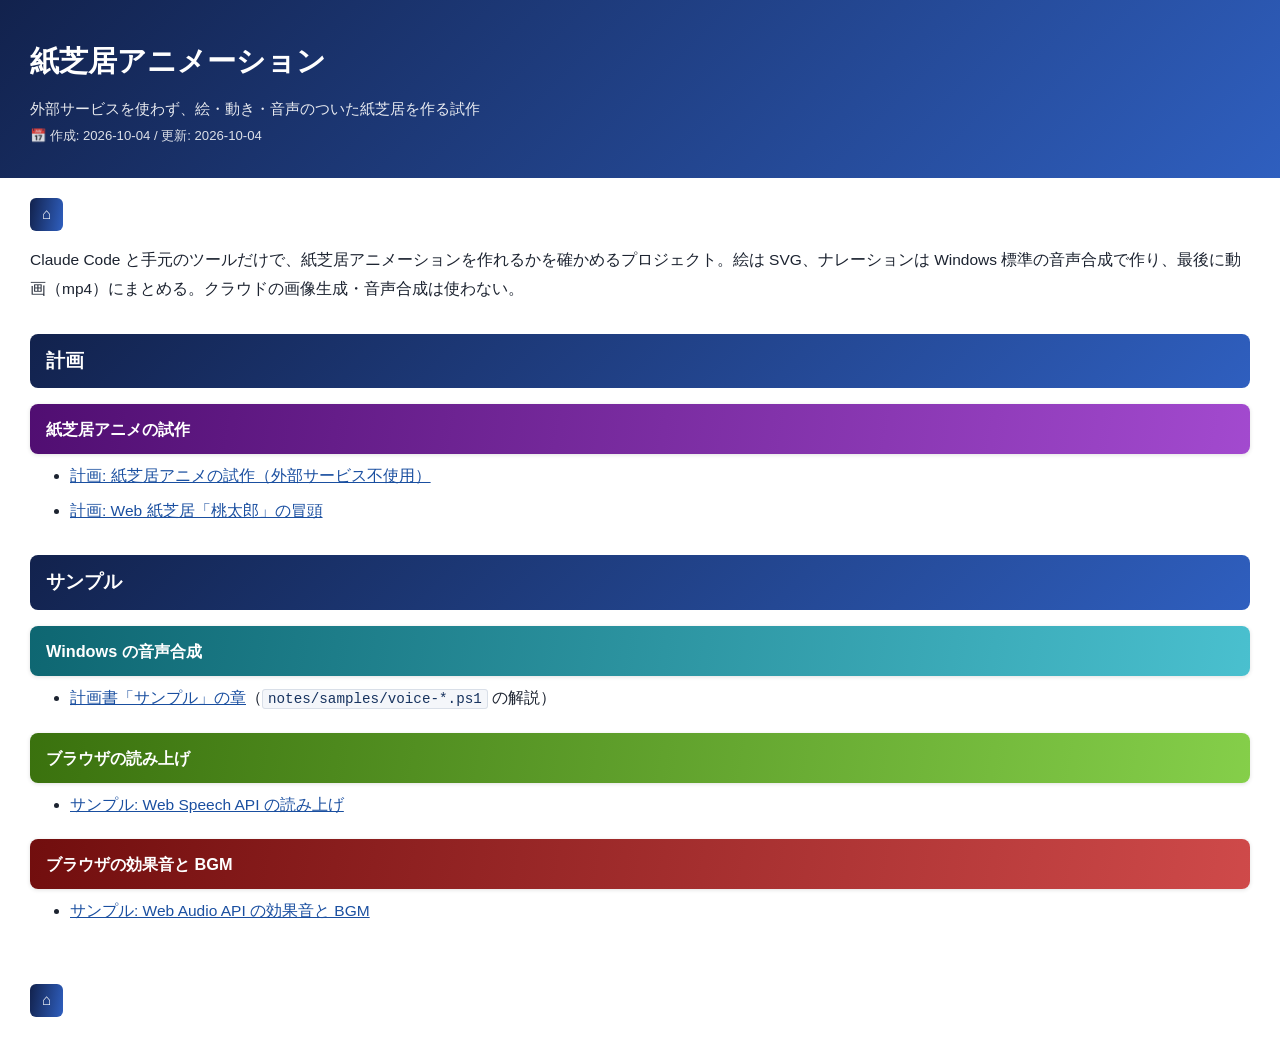
==== README.html @ 4ae29b3a "README と紙芝居の計画書を追加" ====
﻿<!DOCTYPE html>
<html lang="ja">
<head>
<meta charset="UTF-8">
<title>紙芝居アニメーション</title>
<style>
:root {
	--navy1: #12224d;
	--navy2: #2f5fbf;
	--ink: #1c2330;
	--ink-soft: #4a5568;
	--line: #d9dfe8;
	--code-bg: #f4f6fa;
	--link: #1a4fa0;
	--accent: #12224d;
	--accent2: #2f5fbf;
	--soft: #f2f5fb;
}
* { box-sizing: border-box; }
body {
	margin: 0;
	background: #fff;
	color: var(--ink, #1c2330);
	font-family: "Segoe UI", "Hiragino Kaku Gothic ProN", Meiryo, sans-serif;
	font-size: 15.5px;
	line-height: 1.85;
}
.titlebar {
	background: linear-gradient(135deg, var(--navy1, #12224d), var(--navy2, #2f5fbf));
	color: #fff;
	padding: 34px 30px 30px;
}
.titlebar .inner { max-width: 1600px; margin: 0 auto; }
.titlebar h1 { margin: 0 0 8px; font-size: 1.9em; color: #fff; }
.titlebar .lead { font-size: 0.95em; opacity: 0.9; }
.titlebar .date { font-size: 0.85em; opacity: 0.85; }
.wrap { max-width: 1600px; margin: 0 auto; padding: 0 30px; }
a { color: var(--link, #1a4fa0); background: transparent; }
a.back {
	display: inline-block;
	margin: 20px 0 0;
	padding: 2px 12px;
	border-radius: 6px;
	background: linear-gradient(100deg, var(--navy1, #12224d), var(--navy2, #2f5fbf));
	color: #fff;
	text-decoration: none;
	font-weight: 700;
}
code {
	background: var(--code-bg, #f4f6fa);
	border: 1px solid var(--line, #d9dfe8);
	color: #17335f;
	padding: 1px 5px;
	border-radius: 3px;
	font-size: 0.92em;
}
.minibar {
	background: linear-gradient(135deg, var(--navy1, #12224d), var(--navy2, #2f5fbf));
	color: #fff;
	border-radius: 8px;
	padding: 10px 16px;
	margin: 30px 0 16px;
}
.minibar h2 { margin: 0; font-size: 1.2em; color: #fff; }
.it01 { --accent: hsl(280, 78%, 25%); --accent2: hsl(280, 58%, 55%); }
.it02 { --accent: hsl(186.7, 78%, 25%); --accent2: hsl(186.7, 58%, 55%); }
.it03 { --accent: hsl(93.3, 78%, 25%); --accent2: hsl(93.3, 58%, 55%); }
.it04 { --accent: hsl(0, 78%, 25%); --accent2: hsl(0, 58%, 55%); }
h1.item {
	background: linear-gradient(100deg, var(--accent, #12224d), var(--accent2, #2f5fbf));
	color: #fff;
	padding: 10px 16px;
	border-radius: 8px;
	margin: 16px 0 8px;
	box-shadow: 0 1px 4px rgba(0,0,0,0.12);
	font-size: 1.05em;
}
ul.doclist { margin: 0 0 20px; }
ul.doclist li { margin: 6px 0; }
footer {
	max-width: 1600px;
	margin: 0 auto;
	padding: 18px 30px 30px;
	color: var(--ink-soft, #4a5568);
	background: #fff;
}
</style>
</head>
<body>
<div class="titlebar">
	<div class="inner">
		<h1>紙芝居アニメーション</h1>
		<div class="lead">外部サービスを使わず、絵・動き・音声のついた紙芝居を作る試作</div>
		<div class="date">📅 作成: 2026-10-04 / 更新: 2026-10-04</div>
	</div>
</div>
<div class="wrap">
	<a class="back" href="../">⌂</a>

	<p>Claude Code と手元のツールだけで、紙芝居アニメーションを作れるかを確かめるプロジェクト。絵は SVG、ナレーションは Windows 標準の音声合成で作り、最後に動画（mp4）にまとめる。クラウドの画像生成・音声合成は使わない。</p>

	<div class="minibar"><h2>計画</h2></div>
	<h1 class="item it01">紙芝居アニメの試作</h1>
	<ul class="doclist">
		<li><a href="notes/10_plan/p261004-01-kamishibai-animation.html">計画: 紙芝居アニメの試作（外部サービス不使用）</a></li>
		<li><a href="notes/10_plan/p261004-02-momotaro-web.html">計画: Web 紙芝居「桃太郎」の冒頭</a></li>
	</ul>

	<div class="minibar"><h2>サンプル</h2></div>
	<h1 class="item it02">Windows の音声合成</h1>
	<ul class="doclist">
		<li><a href="notes/10_plan/p261004-01-kamishibai-animation.html#ch05">計画書「サンプル」の章</a>（<code>notes/samples/voice-*.ps1</code> の解説）</li>
	</ul>
	<h1 class="item it03">ブラウザの読み上げ</h1>
	<ul class="doclist">
		<li><a href="notes/samples/speech-webspeech.html">サンプル: Web Speech API の読み上げ</a></li>
	</ul>
	<h1 class="item it04">ブラウザの効果音と BGM</h1>
	<ul class="doclist">
		<li><a href="notes/samples/sound-webaudio.html">サンプル: Web Audio API の効果音と BGM</a></li>
	</ul>
</div>
<footer>
	<a class="back" href="../">⌂</a>
</footer>
</body>
</html>
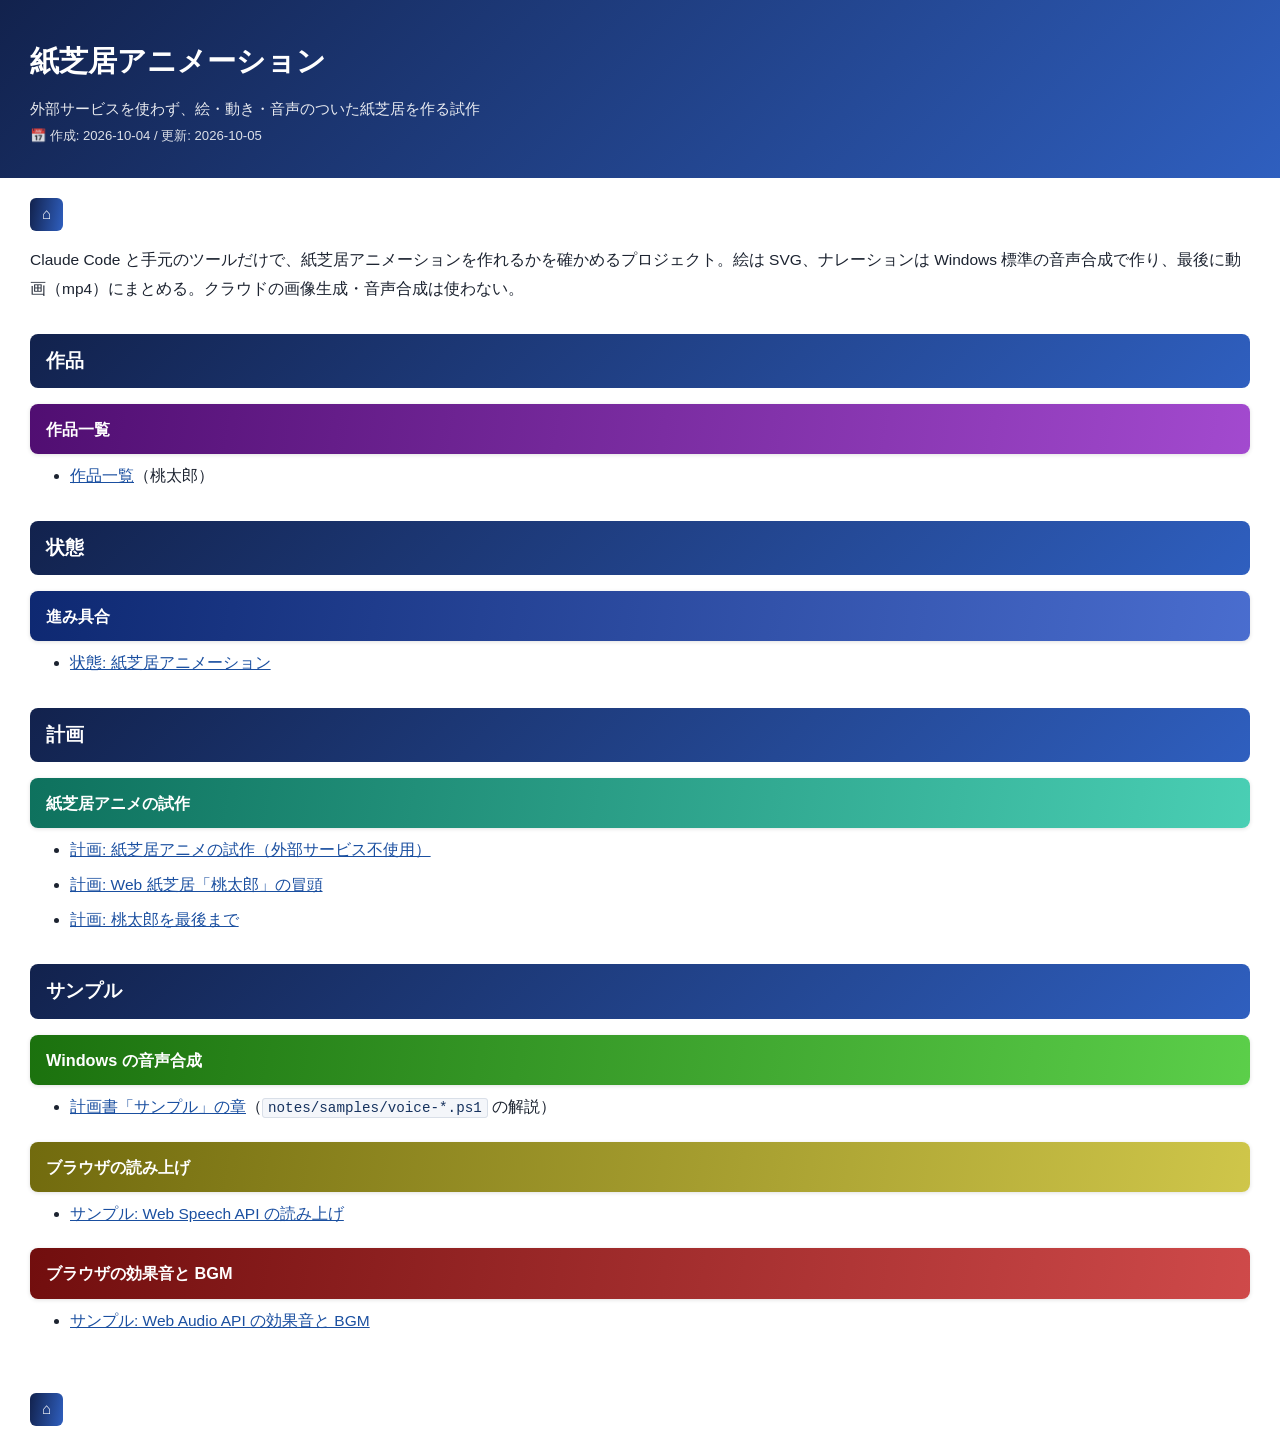
==== commit 129ab5fc: "桃太郎の計画書・状態・README を更新" ====
--- a/README.html
+++ b/README.html
@@ -63,9 +63,11 @@
 }
 .minibar h2 { margin: 0; font-size: 1.2em; color: #fff; }
 .it01 { --accent: hsl(280, 78%, 25%); --accent2: hsl(280, 58%, 55%); }
-.it02 { --accent: hsl(186.7, 78%, 25%); --accent2: hsl(186.7, 58%, 55%); }
-.it03 { --accent: hsl(93.3, 78%, 25%); --accent2: hsl(93.3, 58%, 55%); }
-.it04 { --accent: hsl(0, 78%, 25%); --accent2: hsl(0, 58%, 55%); }
+.it02 { --accent: hsl(224, 78%, 25%); --accent2: hsl(224, 58%, 55%); }
+.it03 { --accent: hsl(168, 78%, 25%); --accent2: hsl(168, 58%, 55%); }
+.it04 { --accent: hsl(112, 78%, 25%); --accent2: hsl(112, 58%, 55%); }
+.it05 { --accent: hsl(56, 78%, 25%); --accent2: hsl(56, 58%, 55%); }
+.it06 { --accent: hsl(0, 78%, 25%); --accent2: hsl(0, 58%, 55%); }
 h1.item {
 	background: linear-gradient(100deg, var(--accent, #12224d), var(--accent2, #2f5fbf));
 	color: #fff;
@@ -91,7 +93,7 @@
 	<div class="inner">
 		<h1>紙芝居アニメーション</h1>
 		<div class="lead">外部サービスを使わず、絵・動き・音声のついた紙芝居を作る試作</div>
-		<div class="date">📅 作成: 2026-10-04 / 更新: 2026-10-04</div>
+		<div class="date">📅 作成: 2026-10-04 / 更新: 2026-10-05</div>
 	</div>
 </div>
 <div class="wrap">
@@ -99,23 +101,36 @@
 
 	<p>Claude Code と手元のツールだけで、紙芝居アニメーションを作れるかを確かめるプロジェクト。絵は SVG、ナレーションは Windows 標準の音声合成で作り、最後に動画（mp4）にまとめる。クラウドの画像生成・音声合成は使わない。</p>
 
+	<div class="minibar"><h2>作品</h2></div>
+	<h1 class="item it01">作品一覧</h1>
+	<ul class="doclist">
+		<li><a href="src/index.html">作品一覧</a>（桃太郎）</li>
+	</ul>
+
+	<div class="minibar"><h2>状態</h2></div>
+	<h1 class="item it02">進み具合</h1>
+	<ul class="doclist">
+		<li><a href="notes/30_status/status.html">状態: 紙芝居アニメーション</a></li>
+	</ul>
+
 	<div class="minibar"><h2>計画</h2></div>
-	<h1 class="item it01">紙芝居アニメの試作</h1>
+	<h1 class="item it03">紙芝居アニメの試作</h1>
 	<ul class="doclist">
 		<li><a href="notes/10_plan/p261004-01-kamishibai-animation.html">計画: 紙芝居アニメの試作（外部サービス不使用）</a></li>
 		<li><a href="notes/10_plan/p261004-02-momotaro-web.html">計画: Web 紙芝居「桃太郎」の冒頭</a></li>
+		<li><a href="notes/10_plan/p261004-03-momotaro-full.html">計画: 桃太郎を最後まで</a></li>
 	</ul>
 
 	<div class="minibar"><h2>サンプル</h2></div>
-	<h1 class="item it02">Windows の音声合成</h1>
+	<h1 class="item it04">Windows の音声合成</h1>
 	<ul class="doclist">
 		<li><a href="notes/10_plan/p261004-01-kamishibai-animation.html#ch05">計画書「サンプル」の章</a>（<code>notes/samples/voice-*.ps1</code> の解説）</li>
 	</ul>
-	<h1 class="item it03">ブラウザの読み上げ</h1>
+	<h1 class="item it05">ブラウザの読み上げ</h1>
 	<ul class="doclist">
 		<li><a href="notes/samples/speech-webspeech.html">サンプル: Web Speech API の読み上げ</a></li>
 	</ul>
-	<h1 class="item it04">ブラウザの効果音と BGM</h1>
+	<h1 class="item it06">ブラウザの効果音と BGM</h1>
 	<ul class="doclist">
 		<li><a href="notes/samples/sound-webaudio.html">サンプル: Web Audio API の効果音と BGM</a></li>
 	</ul>
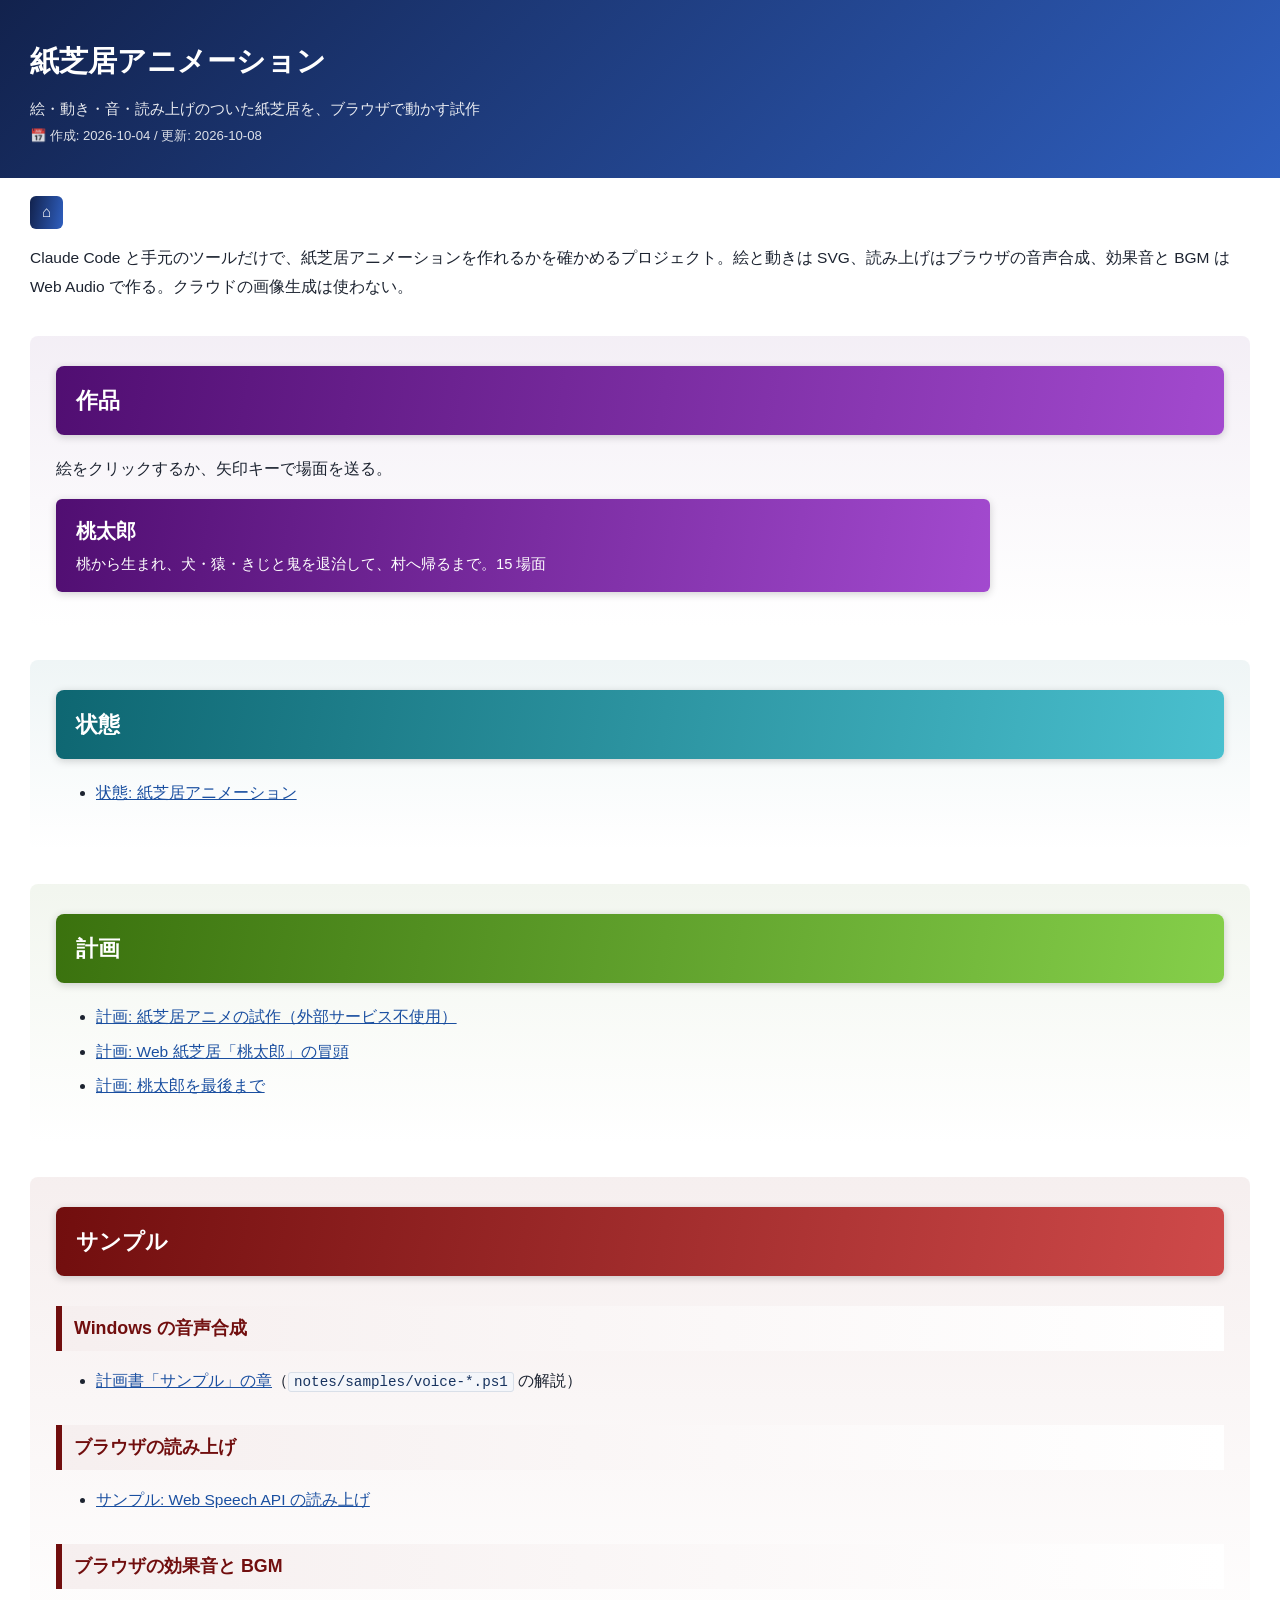
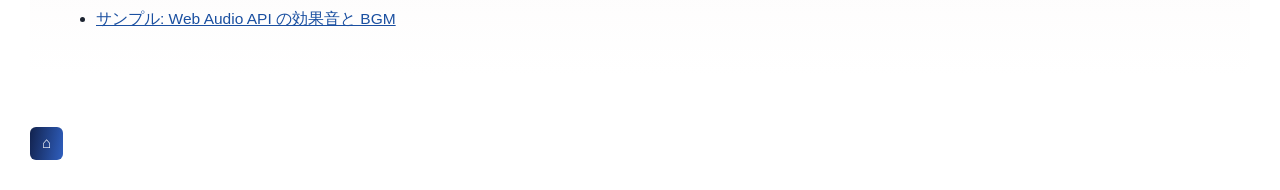
==== commit 4f3a557e: "README を章立てに直し、作品へのバッジを置く。作品一覧のページを削除 - README: 4 章（作品・状態・計画・サンプル）の section にし、虹色を割り当てる - README: 作品" ====
--- a/README.html
+++ b/README.html
@@ -2,6 +2,7 @@
 <html lang="ja">
 <head>
 <meta charset="UTF-8">
+<meta name="viewport" content="width=device-width, initial-scale=1">
 <title>紙芝居アニメーション</title>
 <style>
 :root {
@@ -16,6 +17,10 @@
 	--accent2: #2f5fbf;
 	--soft: #f2f5fb;
 }
+.ch01 { --accent: hsl(280, 78%, 25%); --accent2: hsl(280, 58%, 55%); --soft: hsl(280, 28%, 95%); }
+.ch02 { --accent: hsl(186.7, 78%, 25%); --accent2: hsl(186.7, 58%, 55%); --soft: hsl(186.7, 28%, 95%); }
+.ch03 { --accent: hsl(93.3, 78%, 25%); --accent2: hsl(93.3, 58%, 55%); --soft: hsl(93.3, 28%, 95%); }
+.ch04 { --accent: hsl(0, 78%, 25%); --accent2: hsl(0, 58%, 55%); --soft: hsl(0, 28%, 95%); }
 * { box-sizing: border-box; }
 body {
 	margin: 0;
@@ -38,7 +43,6 @@
 a { color: var(--link, #1a4fa0); background: transparent; }
 a.back {
 	display: inline-block;
-	margin: 20px 0 0;
 	padding: 2px 12px;
 	border-radius: 6px;
 	background: linear-gradient(100deg, var(--navy1, #12224d), var(--navy2, #2f5fbf));
@@ -46,6 +50,7 @@
 	text-decoration: none;
 	font-weight: 700;
 }
+.wrap > a.back { margin-top: 18px; }
 code {
 	background: var(--code-bg, #f4f6fa);
 	border: 1px solid var(--line, #d9dfe8);
@@ -54,31 +59,56 @@
 	border-radius: 3px;
 	font-size: 0.92em;
 }
-.minibar {
-	background: linear-gradient(135deg, var(--navy1, #12224d), var(--navy2, #2f5fbf));
-	color: #fff;
+section {
+	padding: 4px 26px 26px;
+	margin: 34px 0;
 	border-radius: 8px;
-	padding: 10px 16px;
-	margin: 30px 0 16px;
+	background: linear-gradient(180deg, var(--soft, #f2f5fb), #fff);
+	color: var(--ink, #1c2330);
 }
-.minibar h2 { margin: 0; font-size: 1.2em; color: #fff; }
-.it01 { --accent: hsl(280, 78%, 25%); --accent2: hsl(280, 58%, 55%); }
-.it02 { --accent: hsl(224, 78%, 25%); --accent2: hsl(224, 58%, 55%); }
-.it03 { --accent: hsl(168, 78%, 25%); --accent2: hsl(168, 58%, 55%); }
-.it04 { --accent: hsl(112, 78%, 25%); --accent2: hsl(112, 58%, 55%); }
-.it05 { --accent: hsl(56, 78%, 25%); --accent2: hsl(56, 58%, 55%); }
-.it06 { --accent: hsl(0, 78%, 25%); --accent2: hsl(0, 58%, 55%); }
-h1.item {
+section h1 {
+	padding: 14px 20px;
+	margin: 26px 0 20px;
+	border-radius: 8px;
 	background: linear-gradient(100deg, var(--accent, #12224d), var(--accent2, #2f5fbf));
 	color: #fff;
-	padding: 10px 16px;
-	border-radius: 8px;
-	margin: 16px 0 8px;
-	box-shadow: 0 1px 4px rgba(0,0,0,0.12);
-	font-size: 1.05em;
+	box-shadow: 0 2px 8px rgba(0,0,0,0.18);
+	font-size: 1.45em;
 }
-ul.doclist { margin: 0 0 20px; }
-ul.doclist li { margin: 6px 0; }
+section h2 {
+	padding: 6px 12px;
+	margin: 30px 0 12px;
+	border-left: 6px solid var(--accent, #12224d);
+	background: linear-gradient(90deg, var(--soft, #f2f5fb), #fff);
+	color: var(--accent, #12224d);
+	font-size: 1.15em;
+}
+section ul li { margin: 6px 0; }
+a.work {
+	display: block;
+	width: 80%;
+	max-width: 100%;
+	margin: 8px 0;
+	padding: 14px 20px;
+	border-radius: 6px;
+	background: linear-gradient(100deg, var(--accent, #12224d), var(--accent2, #2f5fbf));
+	color: #fff;
+	text-decoration: none;
+	box-shadow: 0 2px 8px rgba(0,0,0,0.18);
+}
+a.work .work-title {
+	display: block;
+	font-size: 1.3em;
+	font-weight: 700;
+	background: transparent;
+	color: #fff;
+}
+a.work .work-desc {
+	display: block;
+	font-size: 0.95em;
+	background: transparent;
+	color: #fff;
+}
 footer {
 	max-width: 1600px;
 	margin: 0 auto;
@@ -92,48 +122,55 @@
 <div class="titlebar">
 	<div class="inner">
 		<h1>紙芝居アニメーション</h1>
-		<div class="lead">外部サービスを使わず、絵・動き・音声のついた紙芝居を作る試作</div>
-		<div class="date">📅 作成: 2026-10-04 / 更新: 2026-10-05</div>
+		<div class="lead">絵・動き・音・読み上げのついた紙芝居を、ブラウザで動かす試作</div>
+		<div class="date">📅 作成: 2026-10-04 / 更新: 2026-10-08</div>
 	</div>
 </div>
 <div class="wrap">
 	<a class="back" href="../">⌂</a>
 
-	<p>Claude Code と手元のツールだけで、紙芝居アニメーションを作れるかを確かめるプロジェクト。絵は SVG、ナレーションは Windows 標準の音声合成で作り、最後に動画（mp4）にまとめる。クラウドの画像生成・音声合成は使わない。</p>
+	<p>Claude Code と手元のツールだけで、紙芝居アニメーションを作れるかを確かめるプロジェクト。絵と動きは SVG、読み上げはブラウザの音声合成、効果音と BGM は Web Audio で作る。クラウドの画像生成は使わない。</p>
 
-	<div class="minibar"><h2>作品</h2></div>
-	<h1 class="item it01">作品一覧</h1>
-	<ul class="doclist">
-		<li><a href="src/index.html">作品一覧</a>（桃太郎）</li>
-	</ul>
+	<section class="ch01" id="ch01">
+		<h1>作品</h1>
+		<p>絵をクリックするか、矢印キーで場面を送る。</p>
+		<a class="work" href="src/works/01-momotaro/index.html">
+			<span class="work-title">桃太郎</span>
+			<span class="work-desc">桃から生まれ、犬・猿・きじと鬼を退治して、村へ帰るまで。15 場面</span>
+		</a>
+	</section>
 
-	<div class="minibar"><h2>状態</h2></div>
-	<h1 class="item it02">進み具合</h1>
-	<ul class="doclist">
-		<li><a href="notes/30_status/status.html">状態: 紙芝居アニメーション</a></li>
-	</ul>
+	<section class="ch02" id="ch02">
+		<h1>状態</h1>
+		<ul>
+			<li><a href="notes/30_status/status.html">状態: 紙芝居アニメーション</a></li>
+		</ul>
+	</section>
 
-	<div class="minibar"><h2>計画</h2></div>
-	<h1 class="item it03">紙芝居アニメの試作</h1>
-	<ul class="doclist">
-		<li><a href="notes/10_plan/p261004-01-kamishibai-animation.html">計画: 紙芝居アニメの試作（外部サービス不使用）</a></li>
-		<li><a href="notes/10_plan/p261004-02-momotaro-web.html">計画: Web 紙芝居「桃太郎」の冒頭</a></li>
-		<li><a href="notes/10_plan/p261004-03-momotaro-full.html">計画: 桃太郎を最後まで</a></li>
-	</ul>
+	<section class="ch03" id="ch03">
+		<h1>計画</h1>
+		<ul>
+			<li><a href="notes/10_plan/p261004-01-kamishibai-animation.html">計画: 紙芝居アニメの試作（外部サービス不使用）</a></li>
+			<li><a href="notes/10_plan/p261004-02-momotaro-web.html">計画: Web 紙芝居「桃太郎」の冒頭</a></li>
+			<li><a href="notes/10_plan/p261004-03-momotaro-full.html">計画: 桃太郎を最後まで</a></li>
+		</ul>
+	</section>
 
-	<div class="minibar"><h2>サンプル</h2></div>
-	<h1 class="item it04">Windows の音声合成</h1>
-	<ul class="doclist">
-		<li><a href="notes/10_plan/p261004-01-kamishibai-animation.html#ch05">計画書「サンプル」の章</a>（<code>notes/samples/voice-*.ps1</code> の解説）</li>
-	</ul>
-	<h1 class="item it05">ブラウザの読み上げ</h1>
-	<ul class="doclist">
-		<li><a href="notes/samples/speech-webspeech.html">サンプル: Web Speech API の読み上げ</a></li>
-	</ul>
-	<h1 class="item it06">ブラウザの効果音と BGM</h1>
-	<ul class="doclist">
-		<li><a href="notes/samples/sound-webaudio.html">サンプル: Web Audio API の効果音と BGM</a></li>
-	</ul>
+	<section class="ch04" id="ch04">
+		<h1>サンプル</h1>
+		<h2>Windows の音声合成</h2>
+		<ul>
+			<li><a href="notes/10_plan/p261004-01-kamishibai-animation.html#ch05">計画書「サンプル」の章</a>（<code>notes/samples/voice-*.ps1</code> の解説）</li>
+		</ul>
+		<h2>ブラウザの読み上げ</h2>
+		<ul>
+			<li><a href="notes/samples/speech-webspeech.html">サンプル: Web Speech API の読み上げ</a></li>
+		</ul>
+		<h2>ブラウザの効果音と BGM</h2>
+		<ul>
+			<li><a href="notes/samples/sound-webaudio.html">サンプル: Web Audio API の効果音と BGM</a></li>
+		</ul>
+	</section>
 </div>
 <footer>
 	<a class="back" href="../">⌂</a>
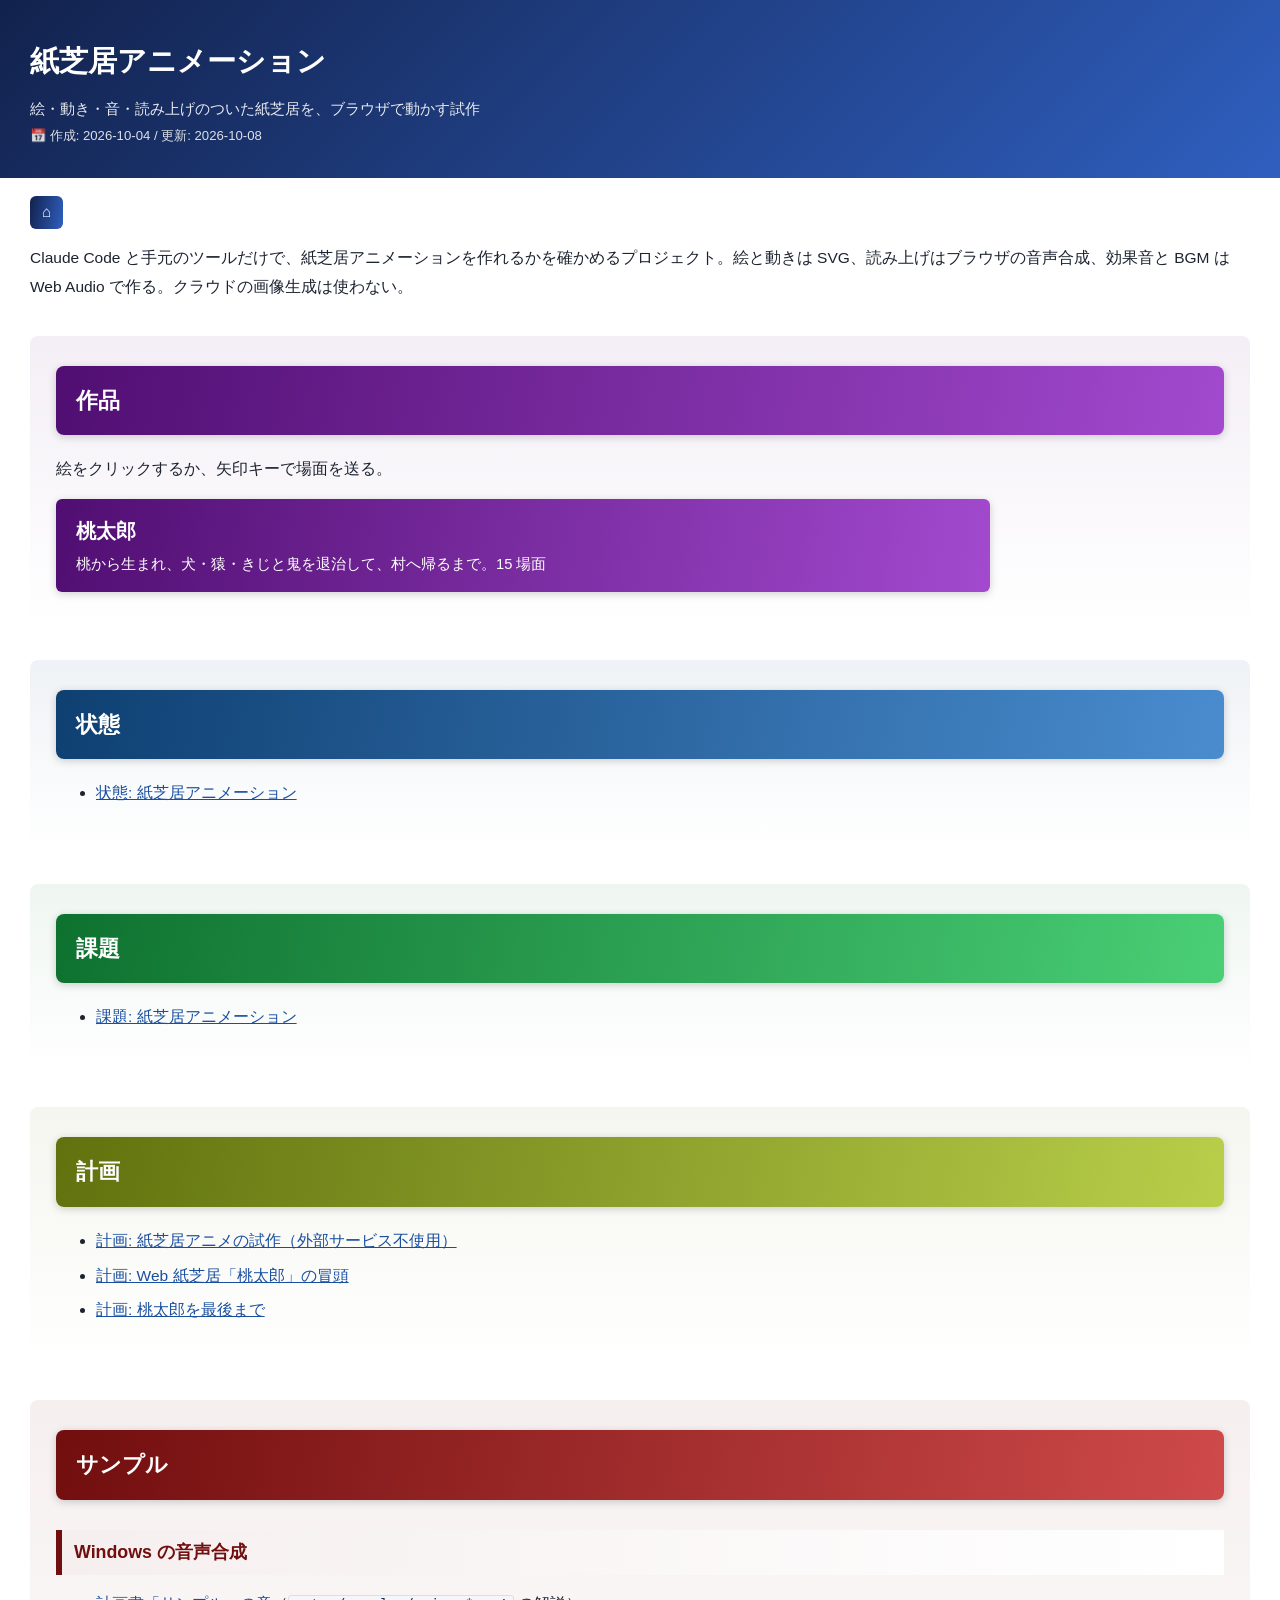
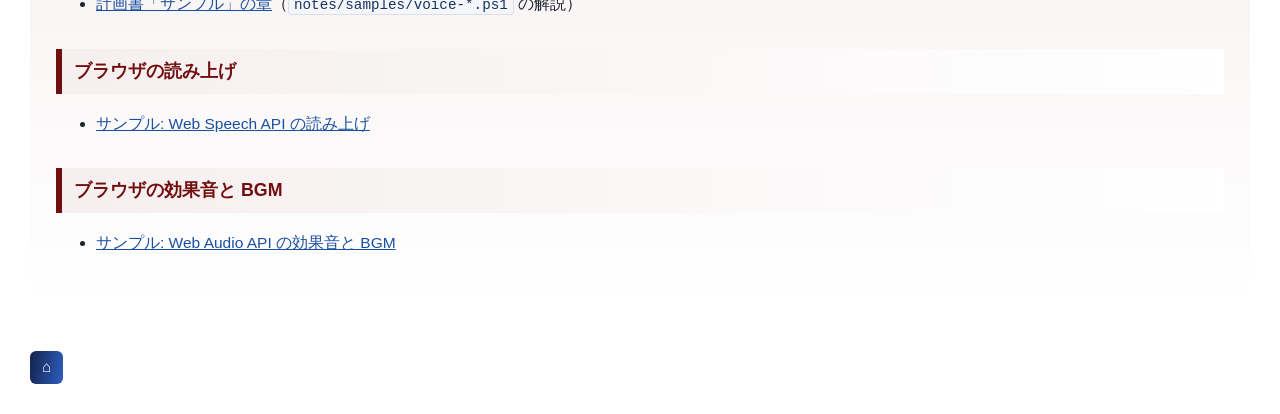
==== commit a5bbb9b7: "一時停止のボタンを付ける（i261008-01） - ⏸ / ▶ とスペースキーで、読み上げ・送り・絵の動き・効果音・BGM を止める - 再開すると止めた文を頭から読み直す。止めたまま場面を替えても" ====
--- a/README.html
+++ b/README.html
@@ -18,9 +18,10 @@
 	--soft: #f2f5fb;
 }
 .ch01 { --accent: hsl(280, 78%, 25%); --accent2: hsl(280, 58%, 55%); --soft: hsl(280, 28%, 95%); }
-.ch02 { --accent: hsl(186.7, 78%, 25%); --accent2: hsl(186.7, 58%, 55%); --soft: hsl(186.7, 28%, 95%); }
-.ch03 { --accent: hsl(93.3, 78%, 25%); --accent2: hsl(93.3, 58%, 55%); --soft: hsl(93.3, 28%, 95%); }
-.ch04 { --accent: hsl(0, 78%, 25%); --accent2: hsl(0, 58%, 55%); --soft: hsl(0, 28%, 95%); }
+.ch02 { --accent: hsl(210, 78%, 25%); --accent2: hsl(210, 58%, 55%); --soft: hsl(210, 28%, 95%); }
+.ch03 { --accent: hsl(140, 78%, 25%); --accent2: hsl(140, 58%, 55%); --soft: hsl(140, 28%, 95%); }
+.ch04 { --accent: hsl(70, 78%, 25%); --accent2: hsl(70, 58%, 55%); --soft: hsl(70, 28%, 95%); }
+.ch05 { --accent: hsl(0, 78%, 25%); --accent2: hsl(0, 58%, 55%); --soft: hsl(0, 28%, 95%); }
 * { box-sizing: border-box; }
 body {
 	margin: 0;
@@ -148,6 +149,13 @@
 	</section>
 
 	<section class="ch03" id="ch03">
+		<h1>課題</h1>
+		<ul>
+			<li><a href="notes/40_issues/issues.html">課題: 紙芝居アニメーション</a></li>
+		</ul>
+	</section>
+
+	<section class="ch04" id="ch04">
 		<h1>計画</h1>
 		<ul>
 			<li><a href="notes/10_plan/p261004-01-kamishibai-animation.html">計画: 紙芝居アニメの試作（外部サービス不使用）</a></li>
@@ -156,7 +164,7 @@
 		</ul>
 	</section>
 
-	<section class="ch04" id="ch04">
+	<section class="ch05" id="ch05">
 		<h1>サンプル</h1>
 		<h2>Windows の音声合成</h2>
 		<ul>
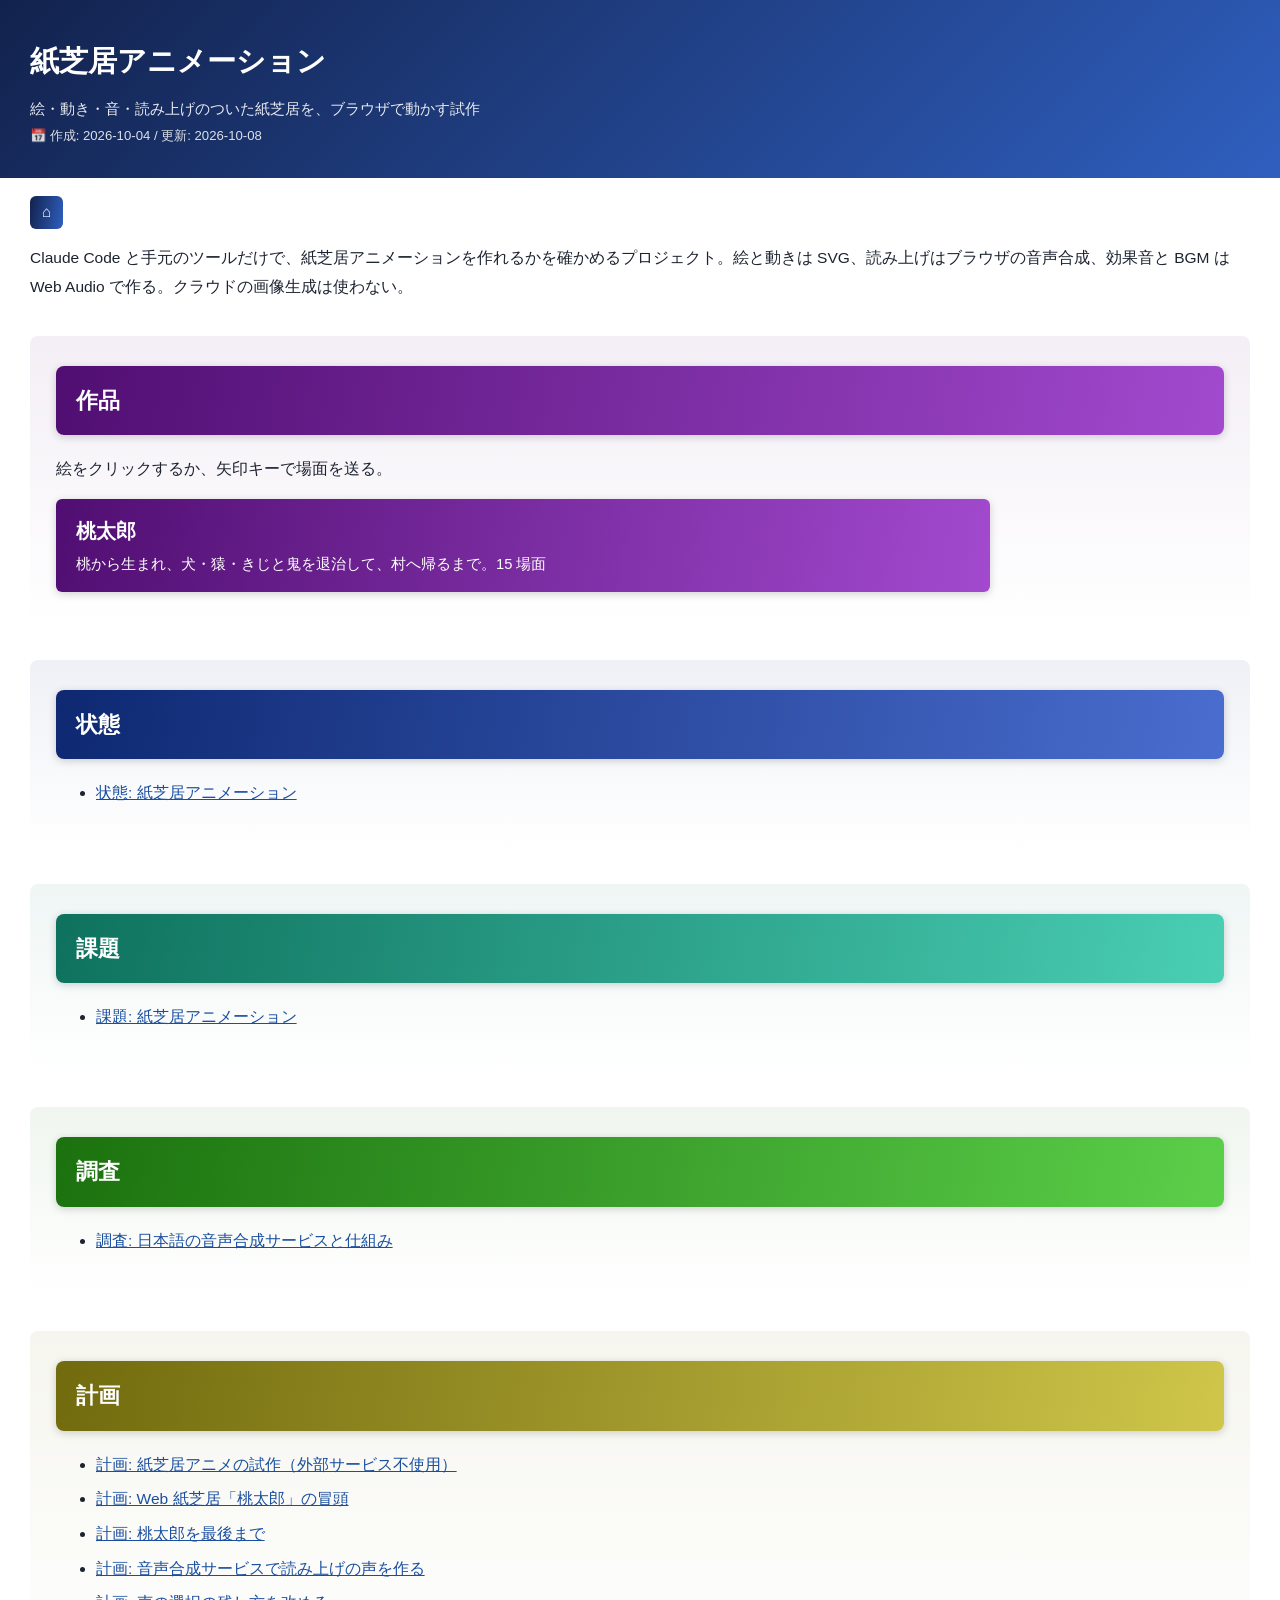
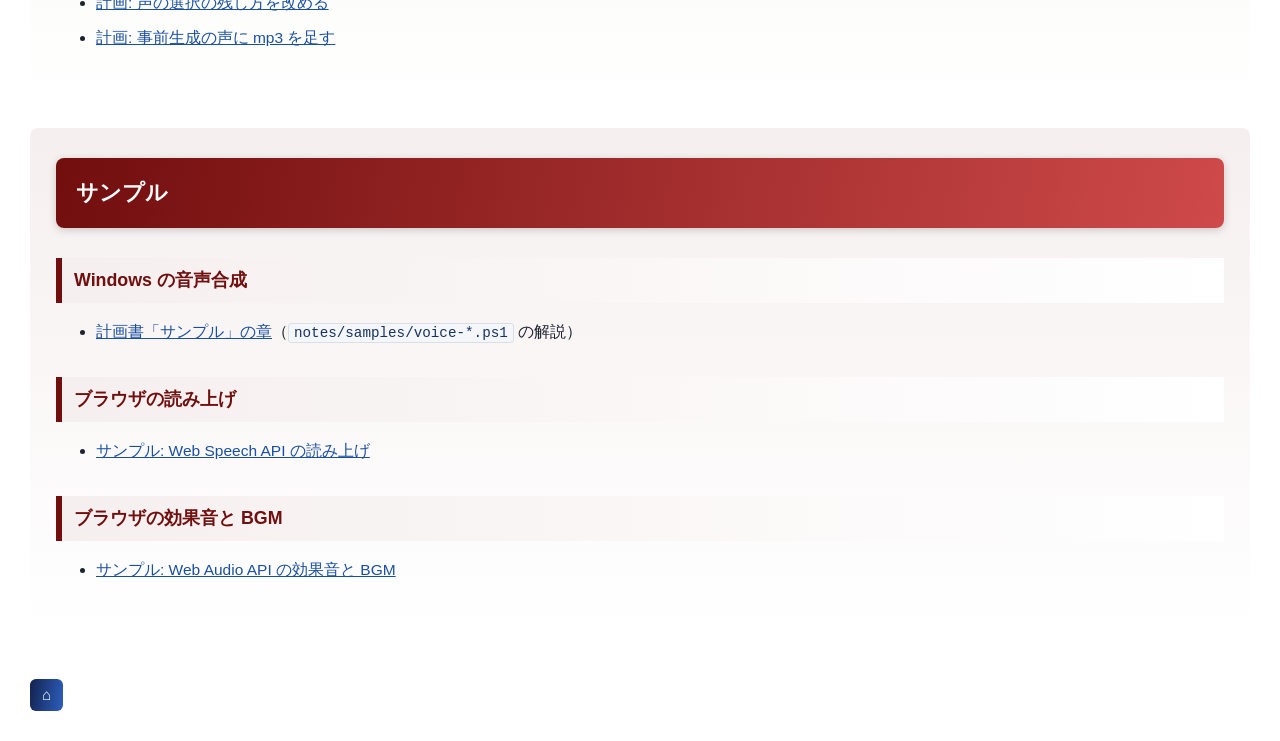
==== commit 4b0c62cb: "音声合成の調査と計画、声の残し方と mp3 の計画を足す Co-Authored-By: Claude Opus 5.5 <noreply@anthropic.com>" ====
--- a/README.html
+++ b/README.html
@@ -18,10 +18,11 @@
 	--soft: #f2f5fb;
 }
 .ch01 { --accent: hsl(280, 78%, 25%); --accent2: hsl(280, 58%, 55%); --soft: hsl(280, 28%, 95%); }
-.ch02 { --accent: hsl(210, 78%, 25%); --accent2: hsl(210, 58%, 55%); --soft: hsl(210, 28%, 95%); }
-.ch03 { --accent: hsl(140, 78%, 25%); --accent2: hsl(140, 58%, 55%); --soft: hsl(140, 28%, 95%); }
-.ch04 { --accent: hsl(70, 78%, 25%); --accent2: hsl(70, 58%, 55%); --soft: hsl(70, 28%, 95%); }
-.ch05 { --accent: hsl(0, 78%, 25%); --accent2: hsl(0, 58%, 55%); --soft: hsl(0, 28%, 95%); }
+.ch02 { --accent: hsl(224, 78%, 25%); --accent2: hsl(224, 58%, 55%); --soft: hsl(224, 28%, 95%); }
+.ch03 { --accent: hsl(168, 78%, 25%); --accent2: hsl(168, 58%, 55%); --soft: hsl(168, 28%, 95%); }
+.ch04 { --accent: hsl(112, 78%, 25%); --accent2: hsl(112, 58%, 55%); --soft: hsl(112, 28%, 95%); }
+.ch05 { --accent: hsl(56, 78%, 25%); --accent2: hsl(56, 58%, 55%); --soft: hsl(56, 28%, 95%); }
+.ch06 { --accent: hsl(0, 78%, 25%); --accent2: hsl(0, 58%, 55%); --soft: hsl(0, 28%, 95%); }
 * { box-sizing: border-box; }
 body {
 	margin: 0;
@@ -156,15 +157,25 @@
 	</section>
 
 	<section class="ch04" id="ch04">
+		<h1>調査</h1>
+		<ul>
+			<li><a href="notes/01_research/p261010-01-voice-synthesis.html">調査: 日本語の音声合成サービスと仕組み</a></li>
+		</ul>
+	</section>
+
+	<section class="ch05" id="ch05">
 		<h1>計画</h1>
 		<ul>
 			<li><a href="notes/10_plan/p261004-01-kamishibai-animation.html">計画: 紙芝居アニメの試作（外部サービス不使用）</a></li>
 			<li><a href="notes/10_plan/p261004-02-momotaro-web.html">計画: Web 紙芝居「桃太郎」の冒頭</a></li>
 			<li><a href="notes/10_plan/p261004-03-momotaro-full.html">計画: 桃太郎を最後まで</a></li>
+			<li><a href="notes/10_plan/p261010-01-voice-synthesis.html">計画: 音声合成サービスで読み上げの声を作る</a></li>
+			<li><a href="notes/10_plan/p261012-01-voice-storage.html">計画: 声の選択の残し方を改める</a></li>
+			<li><a href="notes/10_plan/p261012-02-voice-mp3.html">計画: 事前生成の声に mp3 を足す</a></li>
 		</ul>
 	</section>
 
-	<section class="ch05" id="ch05">
+	<section class="ch06" id="ch06">
 		<h1>サンプル</h1>
 		<h2>Windows の音声合成</h2>
 		<ul>
